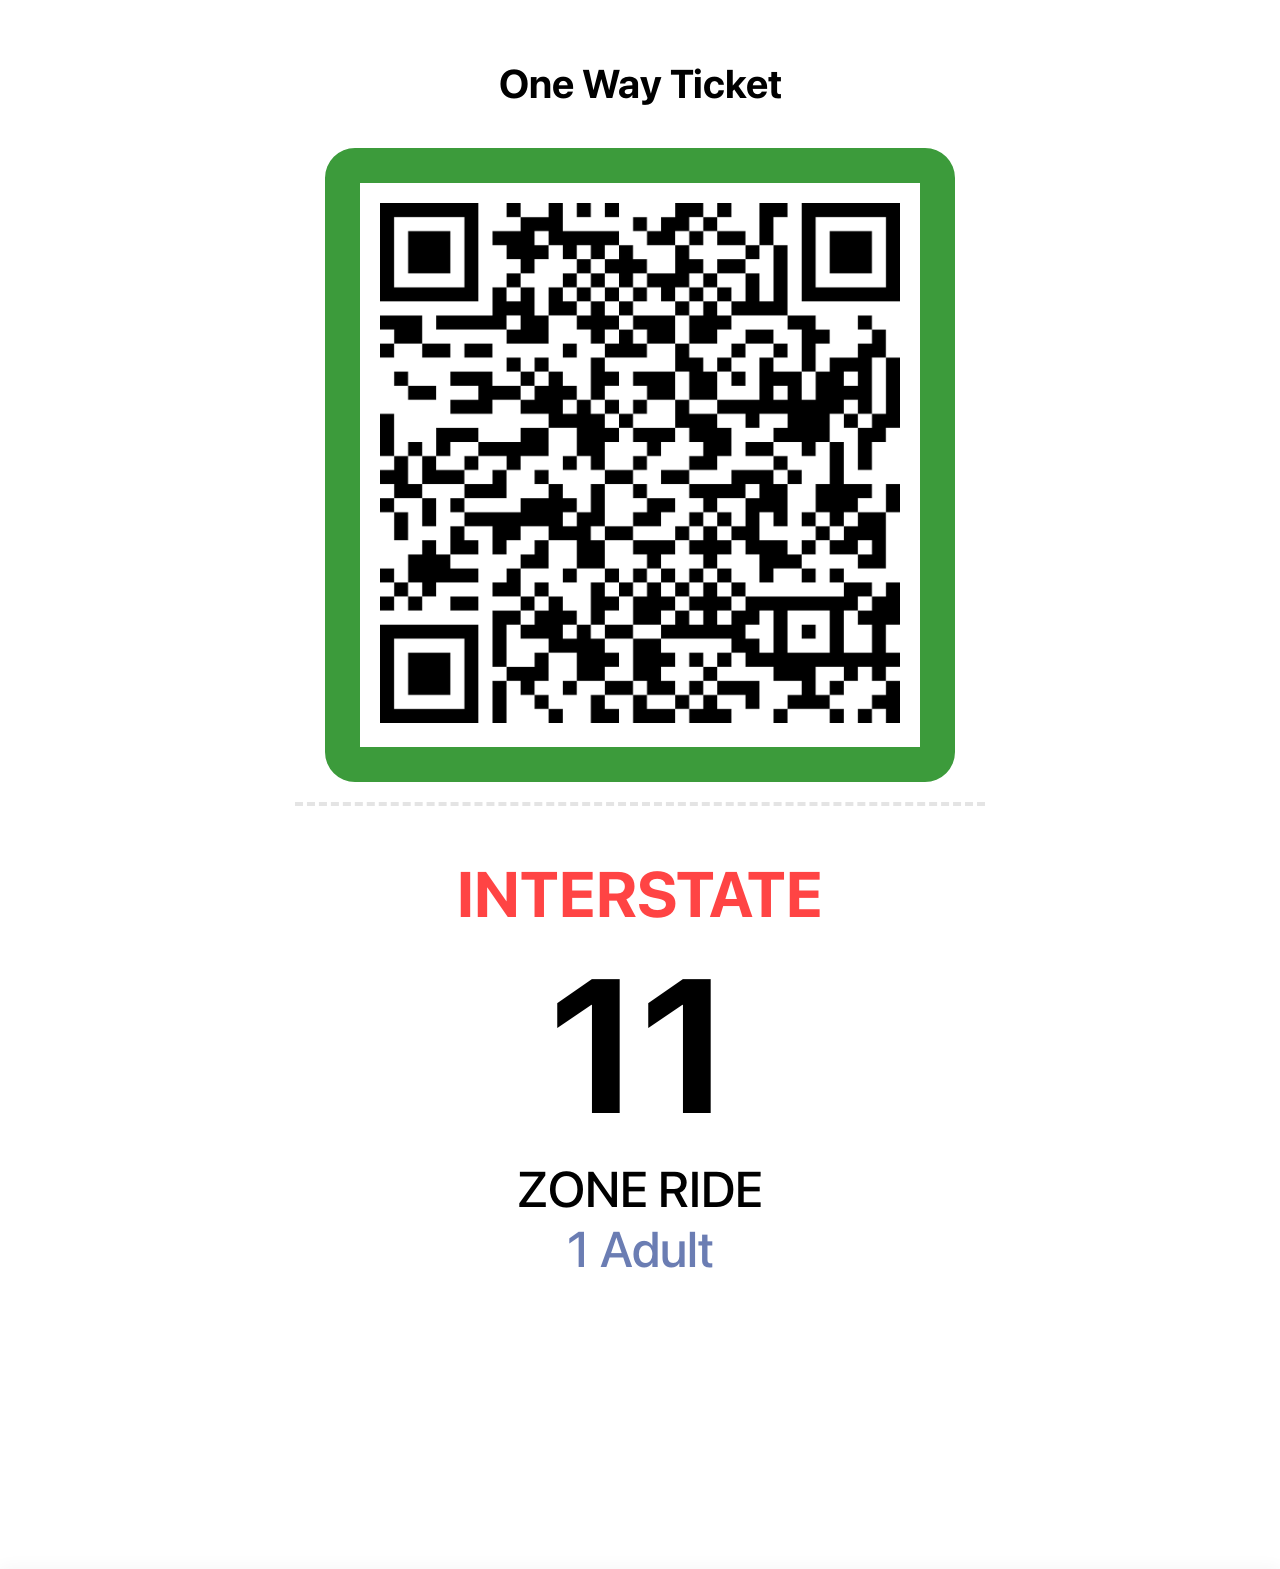
==== static-details.html @ 5813f5fe "refactor: rename ticket-master/ to static/ and ticket-details.html to static-details.html Path renam" ====
<!DOCTYPE html>
<html>
<meta http-equiv="content-type" content="text/html;charset=utf-8" />
<head>
    <link rel="icon" type="image/x-icon" href="static/favicon.ico">
    <meta name="viewport" content="user-scalable=0">
    <meta name="theme-color" content="#ffffff">
    <meta name="apple-mobile-web-app-capable" content="yes">
    <meta name="apple-mobile-web-app-status-bar-style" content="default">
    <link rel="stylesheet" href="static/style.css">
    <script>
        const linkElement = document.createElement('link');
        linkElement.rel = 'stylesheet';
        linkElement.type = 'text/css';
        const timestamp = new Date().getTime();
        const updatedCssUrl = `static/color.css?t=${timestamp}`;
        linkElement.href = updatedCssUrl;
        document.head.appendChild(linkElement);
    </script>
    <script>
        function openPopup() {
            document.getElementById('popupModal').style.display = 'block';
        }
    
        function closePopup() {
            document.getElementById('popupModal').style.display = 'none';
        }
    </script>
</head>
<body style="margin: 0;">
    <div style="text-align:center; margin-top: 60px; font-size: 40px; font-weight: 200;">One Way Ticket</div>
    <div style="display: flex; flex-direction: column; align-items: center; margin-top: 40px;">
        <div style="border-radius: 30px; border: 35px solid var(--first); display: inline-block; padding: 20px; margin-bottom: 20px;">
            <img class="qr-code" src="static/your-qr-code-image.png" alt="QR Code" style="width: 520px; height: 520px;">
        </div>
        <div style="width: 690px; height: 0; border-bottom: 4px dashed #e4e4e4; margin-bottom: 40px;"></div>
        <div class="ticket-info-rect" style="display: flex; flex-direction: column; align-items: center; width: 100%;">
            <div style="text-align:center; font-size: 64px; font-weight: bold; margin-top: 10px; color: #F44;">INTERSTATE</div>
            <div style="text-align:center; font-size: 190px; font-weight: 400; margin-top: 0px; cursor: pointer;" id="zone-number">11</div>
            <div style="text-align:center; font-size: 50px; font-weight: 100; font-family: 'SF Pro Display Medium', sans-serif; margin-top: 0px;">ZONE RIDE</div>
            <div style="text-align:center; font-size: 50px; font-weight: 100; font-family: 'SF Pro Display Medium', sans-serif; margin-top: 0px; margin-bottom: 290px; color: #6B7DB3;">1 Adult</div>
        </div>
    </div>

    <div style="flex: 1;"></div>
    <div style="width: 100%; position: fixed; left: 0; bottom: 100; background: #fff; z-index: 10; box-shadow: 0 -2px 16px rgba(0,0,0,0.04); padding-bottom: 0;">
        <div class="color-strip" style="margin: 0 auto 28px auto; height: 44px; width: 750px; display: flex; gap: 0;">
            <div class="color-block" style="background: var(--stripone); width: 33.3333%; height: 100%; border-radius: 0; margin: 0;"></div>
            <div class="color-block" style="background: var(--striptwo); width: 33.3333%; height: 100%; border-radius: 0; margin: 0;"></div>
            <div class="color-block" style="background: var(--stripthree); width: 33.3333%; height: 100%; border-radius: 0; margin: 0;"></div>
        </div>

        <div style="width: 670px; margin: 0 auto; margin-top: 22px; margin-bottom: 32px;">
            <div style="height: 6px; background: #E5E5E5; border-radius: 2px; position: relative; overflow: hidden;">
                <div id="progress-bar" style="width: 0%; height: 100%; background: #0094FF; border-radius: 2px; transition: width 1s linear;"></div>
            </div>
        </div>
        <div style="text-align:center; font-size: 44px; font-weight: 400; margin-top: 0; margin-bottom: 32px;">
            Expires in <span id="countdown" style="font-weight: 700;">60:00</span>
        </div>
        <div style="display: flex; justify-content: center; margin-top: 0; margin-bottom: 32px;">
            <button id="back-to-ticket-btn" style="background: #003E65; color: white; font-size: 32px; border: none; border-radius: 8px; padding: 24px 120px; font-family: 'SF Pro Display Medium', sans-serif; font-weight: 400; cursor: pointer; display: flex; align-items: center; gap: 16px;">
                <svg width="38" height="38" viewBox="0 0 38 38" fill="none" xmlns="http://www.w3.org/2000/svg" style="display: block;"><path d="M25 33L13 19L25 5" stroke="white" stroke-width="4" stroke-linecap="round" stroke-linejoin="round"/></svg>
                <span style="font-weight: 400;">Back to ticket</span>
            </button>
        </div>
    </div>
    <div id="popupModal" style="position: fixed;top: 19%;left: 52%;transform: translate(-50%, -50%);width: 100%;background-color: rgb(255, 255, 255);border: 2px solid rgb(204, 204, 204);box-shadow: rgba(0, 0, 0, 0.5) 0px 0px 10px;padding: 20px 20px 20px 487px;height: 142%;display: none;">
                <img onclick="closePopup()" src="static/your-qr-code-image.png" alt="QR Code" style="width: 50%;object-fit: contain;padding-top: 130%;margin-bottom: 65px;">
                <a class="back-font">Tap to go back</a>
        </div>
    </div>
    <script>
        let adultCount = 1;
        function updateMonthAndYear() {
            const passElement = document.getElementById("pass_month_year");
            if (passElement) {
                passElement.innerHTML = `<span class='one-way-text'>One Way</span><br><span class='adult-count-text'>${adultCount} Adult${adultCount > 1 ? 's' : ''}</span>`;
            }
        }

        let deadlineDate = null;
        function updateDateTime() {
            const datetime = document.getElementById('datetime');
            if (!datetime) return;

            const currentDate = new Date();
            const timeOptions = {
                hour: '2-digit',
                minute: '2-digit',
                second: '2-digit',
                hour12: true
            };
            const dateOptions = {
                weekday: 'long',
                month: 'long',
                day: '2-digit',
                year: 'numeric'
            };
            const timeString = currentDate.toLocaleTimeString('en-US', timeOptions).toUpperCase();
            const dateString = currentDate.toLocaleDateString('en-US', dateOptions);
            datetime.innerHTML = `${timeString}<br>${dateString}`;
        }

        function updateAdultCount() {
            adultCount = adultCount === 2 ? 1 : adultCount + 1;
            updateMonthAndYear();
        }

        updateMonthAndYear();
        updateDateTime();
        setInterval(updateDateTime, 1000);

        // --- 60-minute deadline with persistence + 10-min auto reset ---
        function setDeadline() {
            const now = new Date();
            const deadline = new Date(now.getTime() + 60 * 60 * 1000); // 60 minutes from now
            localStorage.setItem('deadlineDate', String(deadline.getTime()));
            localStorage.setItem('deadlineStart', String(now.getTime()));
            window.deadlineDate = deadline;
        }

        function initDeadline() {
            const stored = localStorage.getItem('deadlineDate');
            if (stored) {
                window.deadlineDate = new Date(parseInt(stored, 10));
            } else {
                setDeadline();
            }
        }

        function updateCountdown() {
            const countdown = document.getElementById('countdown');
            const progressBar = document.getElementById('progress-bar');
            if (!countdown) return;
            if (!window.deadlineDate) {
                const stored = localStorage.getItem('deadlineDate');
                if (stored) {
                    window.deadlineDate = new Date(parseInt(stored, 10));
                } else {
                    setDeadline();
                }
            }
            const now = new Date();
            // Auto-reset after 10 minutes elapsed since last start
            const startStored = localStorage.getItem('deadlineStart');
            if (startStored) {
                const startedAt = parseInt(startStored, 10);
                if (!isNaN(startedAt) && (now.getTime() - startedAt) >= (10 * 60 * 1000)) {
                    setDeadline();
                }
            }
            let diff = Math.max(0, window.deadlineDate - now);
            const minutes = Math.floor(diff / 60000);
            const seconds = Math.floor((diff % 60000) / 1000);
            countdown.textContent = `${minutes.toString().padStart(2, '0')}:${seconds.toString().padStart(2, '0')}`;
            if (diff <= 0) {
                countdown.textContent = '00:00';
            }
            // Progress bar logic (fill as time goes on)
            if (progressBar) {
                const total = 60 * 60 * 1000; // 60 minutes in ms
                const elapsed = total - diff;
                const percent = Math.min(1, Math.max(0, elapsed / total));
                progressBar.style.width = `${percent * 100}%`;
            }
        }
        initDeadline();
        setInterval(updateCountdown, 1000);
        updateCountdown();

        // --- Zone number logic ---
        const zoneNumberDiv = document.getElementById('zone-number');
        if(zoneNumberDiv) {
            zoneNumberDiv.addEventListener('click', () => {
                let currentZone = parseInt(zoneNumberDiv.textContent, 10);
                currentZone = currentZone >= 11 ? 1 : currentZone + 1;
                zoneNumberDiv.textContent = currentZone;
            });
        }
        // --- Back to ticket button logic ---
        const backBtn = document.getElementById('back-to-ticket-btn');
        if (backBtn) {
            backBtn.addEventListener('click', function() {
                const target = new URL('index.html', window.location.href).href;
                window.location.assign(target);
            });
        }
    </script>
</body> 
</html>
---- static/style.css ----
html {
    overflow: hidden; /* Prevents scrolling for the entire document */
}

@font-face {
    font-family: 'SF Pro Display';
    font-style: normal;
    font-weight: 100;
    src: url("SF-Pro-Display-Bold.otf") format("opentype");
}

@font-face {
    font-family: 'SF Pro Display Medium';
    font-style: normal;
    font-weight: 100;
    src: url("SF-Pro-Display-Medium.otf") format("opentype");
}

body {
    font-family: 'SF Pro Display', sans-serif;
    padding-top: constant(safe-area-inset-top); /* iOS 11.2+ */
    padding-top: env(safe-area-inset-top);
    background-color: #ffffff; /* Set background color to white */
    color: #000000; /* Set text color to black */
}

#splash-screen {
    position: fixed;
    top: 0;
    left: 0;
    width: 100vw;
    height: 100vh;
    background-color: white; /* or any color you like */
    display: flex;
    align-items: center;
    justify-content: center;
    z-index: 1000; /* Ensure it's on top */
    opacity: 1;
    transition: opacity 0.5s ease-out; /* Smooth fade-out transition */
}

#splash-screen img {
    max-width: 100%;
    max-height: 100%;
    object-fit: cover; /* Ensures the image covers the area without stretching */
}

.container {
    display: flex;
    justify-content: space-between;
    align-items: flex-start;
    margin-top: 0px;
}

.square {
    width: 39%;
    aspect-ratio: 1;
    margin-left: 30px;
    background: white !important;
    border-radius: 1.25vh;
    border: 2px solid #222;
    display: flex;
    justify-content: center;
    align-items: center;
    text-align: center;
    position: relative;
}

.square-text {
    text-align: left;
    padding-left: 0;
    padding-top: 0;
    position: absolute;
    top: 0;
    left: 0;
    width: 100%;
    height: 100%;
    display: flex;
    flex-direction: column;
    justify-content: flex-start;
    align-items: flex-start;
}

.one-way-text {
    font-size: 38px;
    font-weight: 500;
    margin-left: 18px;
    margin-top: 10px;
    display: block;
}

.adult-count-text {
    font-size: 60px;
    font-weight: bold;
    margin-left: 18px;
    margin-top: 10px;
    display: block;
}

.enlarged {
    width: 100%;
    height: 100%;
    margin-top: 30vh;
    aspect-ratio: 1;
    display: flex;
    flex-direction: column;
    align-items: center;
}

.enlarged img {
    max-width: 56%;
    max-height: 56%;
}

.qr-square {
    width: 37%;
    aspect-ratio: 1;
    margin-right: 30px;
    margin-top: 0px;
    display: flex;
    flex-direction: column;
    align-items: center;
    background-color: white;
}

.qr-code {
    max-width: 100%;
    max-height: 100%;
}

.tap-to-enlarge {
    font-size: 32px;
    font-weight: lighter;
    margin-top: 15px;
    margin-bottom: 40px;
    font-family: "SF Pro Display Medium";
}

.rectangle {
    height: 20%;
    display: grid;
    margin-left: 30px;
    margin-right: 30px;
    background: linear-gradient(0deg, var(--first) 0%, white 40%, white 60%, var(--first) 100%);
    border-radius: 1.25vh;
    text-align: center;
    font-weight: 500;
    justify-items: center;
}

.rectangle-text1 {
    font-size: 250px;
    margin-bottom: -40px;
    margin-top: -25px;
    width: 200px;
}

.rectangle-text2 {
    font-size: 78px;
}

.bottom-container {
    position: fixed;
    bottom: 0;
    width: 100%;
    display: flex;
    flex-direction: column;
    align-items: center;
    margin-top: 20px;
}

.bottom-image {
    width: 100%;
}

.expires-text {
    text-align: center;
    font-size: 40px;
    font-weight: bold;
    margin-top: 18px;
}

.color-strip {
    display: flex;
    justify-content: space-between;
    width: 95%;
    margin-left: 30px;
    margin-right: 30px;
    animation: blinker 2s linear infinite;
}

@keyframes blinker {
    0% {
    opacity: 0;
}
49% {
    opacity: 0;
}
50% {
    opacity: 1;
}
100% {
    opacity: 1;
}
}

.color-block {
    width: 34%;
    height: 50px;
}

.red {
    background: var(--stripone);
}

.green {
    background: var(--striptwo);
}

.blue {
    background: var(--stripthree);
}

.datetime {
    margin-bottom: 25px;
    font-weight: 500;
    font-size: 60px;
    text-align: center;
}

.bip {
    margin-top: -10px;
    margin-bottom: 8px;
    font-weight: bold;      /* changed from 100 to bold */
    color: black;           /* changed from red to black */
    font-size: 65px;
    width: 100%;
    text-align: center;
}

a.back-font {
    font-size: 35px;
    margin-left: -363px;
    font-family: 'SF Pro Display Medium';
}

.ticket-type {
    text-align: center;
    margin-top: 20px;
    font-size: 32px;
    font-weight: bold;
}

.qr-container {
    border-radius: 30px;
    border: 23px solid #F44;
    display: flex;
    justify-content: center;
    align-items: center;
    padding: 10px;
    margin-bottom: 20px;
    margin-top: 10px;
}

.qr-image {
    width: 370px;
    height: 370px;
}

.ticket-zone {
    text-align: center;
    font-size: 54px;
    font-weight: bold;
    margin-top: 32px;
    color: #F44;
}

.zone-number {
    text-align: center;
    font-size: 110px;
    font-weight: bold;
    margin-top: 0px;
    margin-bottom: 0px;
    cursor: pointer;
}

.zone-ride {
    text-align: center;
    font-size: 32px;
    font-weight: 500;
    margin-top: 0px;
}

.zone-adult {
    text-align: center;
    font-size: 32px;
    font-weight: 400;
    margin-top: 0px;
    margin-bottom: 38px;
}

.back-btn {
    background: #003E65;
    color: white;
    font-size: 32px;
    border: none;
    border-radius: 12px;
    padding: 18px 38px;
    font-family: 'SF Pro Display Medium', sans-serif;
    font-weight: 500;
    cursor: pointer;
}
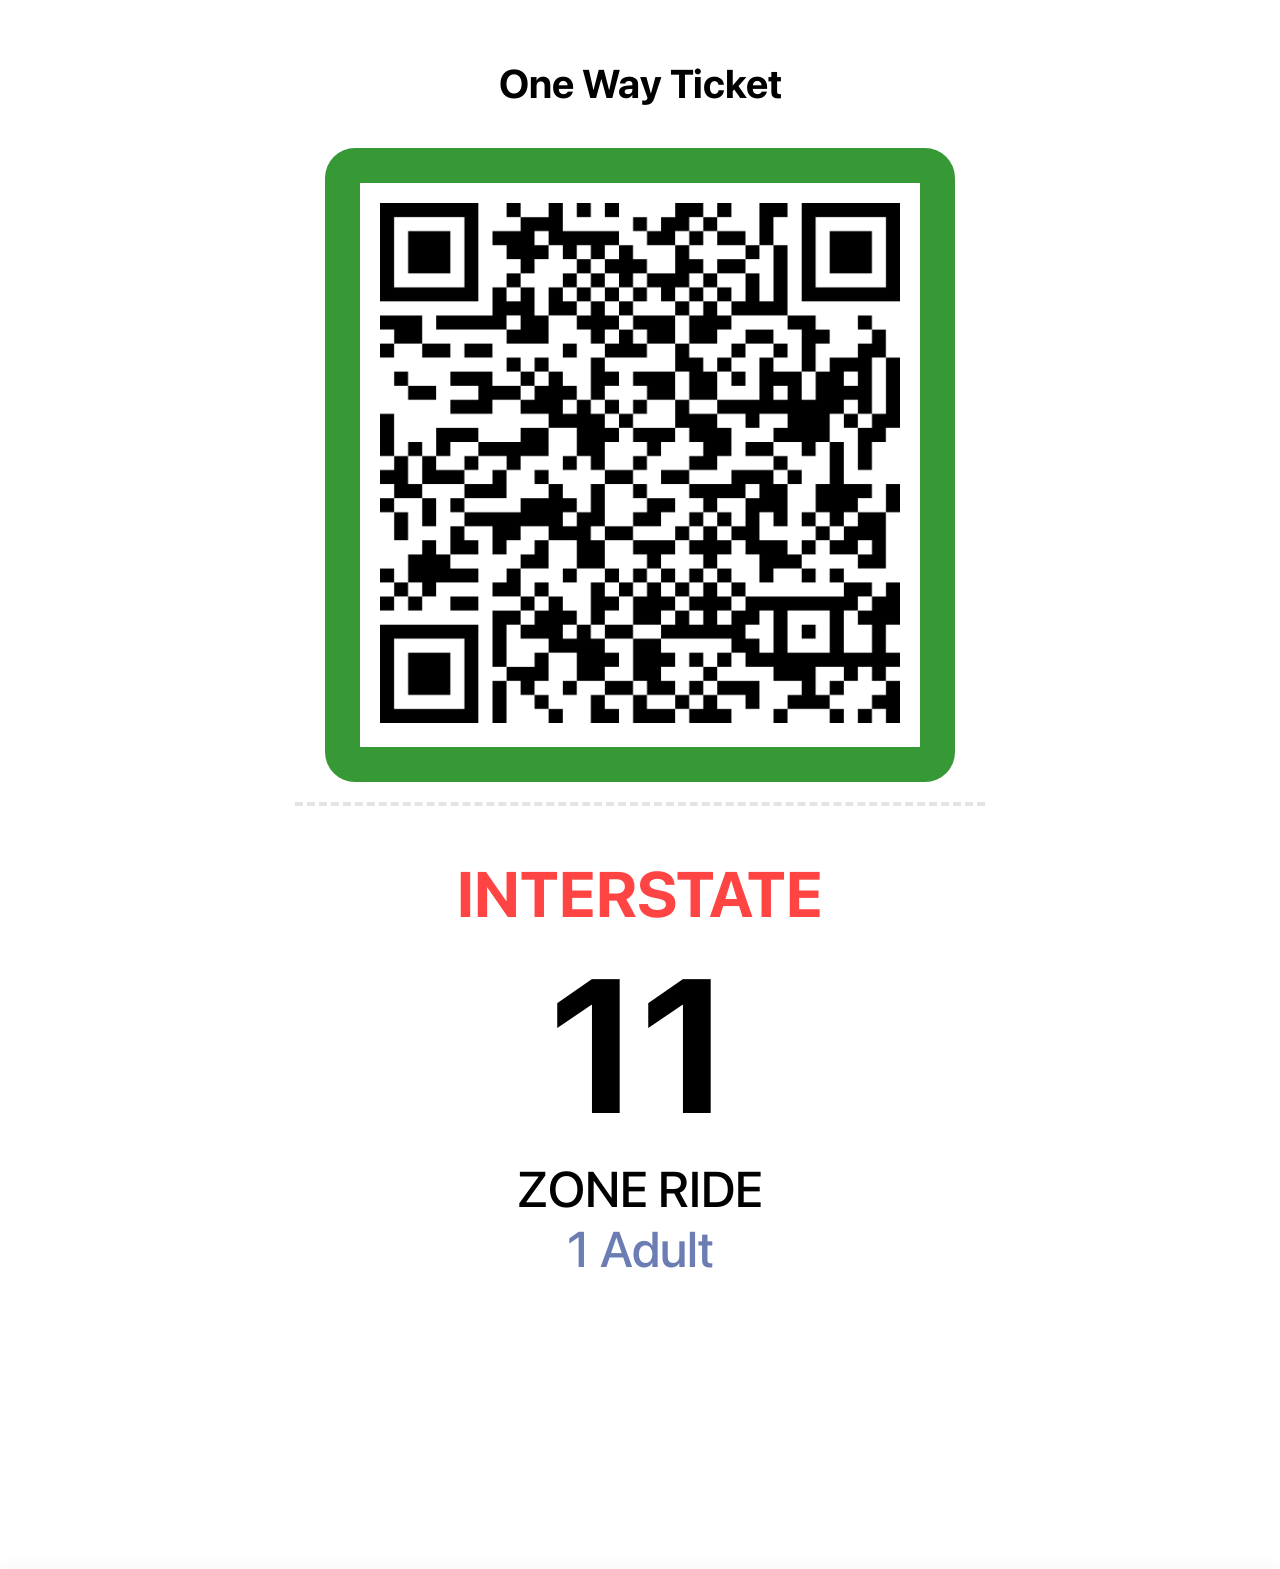
==== commit a9932bc1: "Cache-bust navigation between ticket and detail views so each tap fetches the latest version" ====
--- a/static-details.html
+++ b/static-details.html
@@ -182,7 +182,7 @@
         const backBtn = document.getElementById('back-to-ticket-btn');
         if (backBtn) {
             backBtn.addEventListener('click', function() {
-                const target = new URL('index.html', window.location.href).href;
+                const target = new URL('index.html?t=' + Date.now(), window.location.href).href;
                 window.location.assign(target);
             });
         }
--- a/static/style.css
+++ b/static/style.css
@@ -12,8 +12,15 @@
 @font-face {
     font-family: 'SF Pro Display Medium';
     font-style: normal;
-    font-weight: 100;
+    font-weight: 400;
     src: url("SF-Pro-Display-Medium.otf") format("opentype");
+}
+
+@font-face {
+    font-family: 'SF Pro Display Medium';
+    font-style: normal;
+    font-weight: 700;
+    src: url("SF-Pro-Display-Bold.otf") format("opentype");
 }
 
 body {
